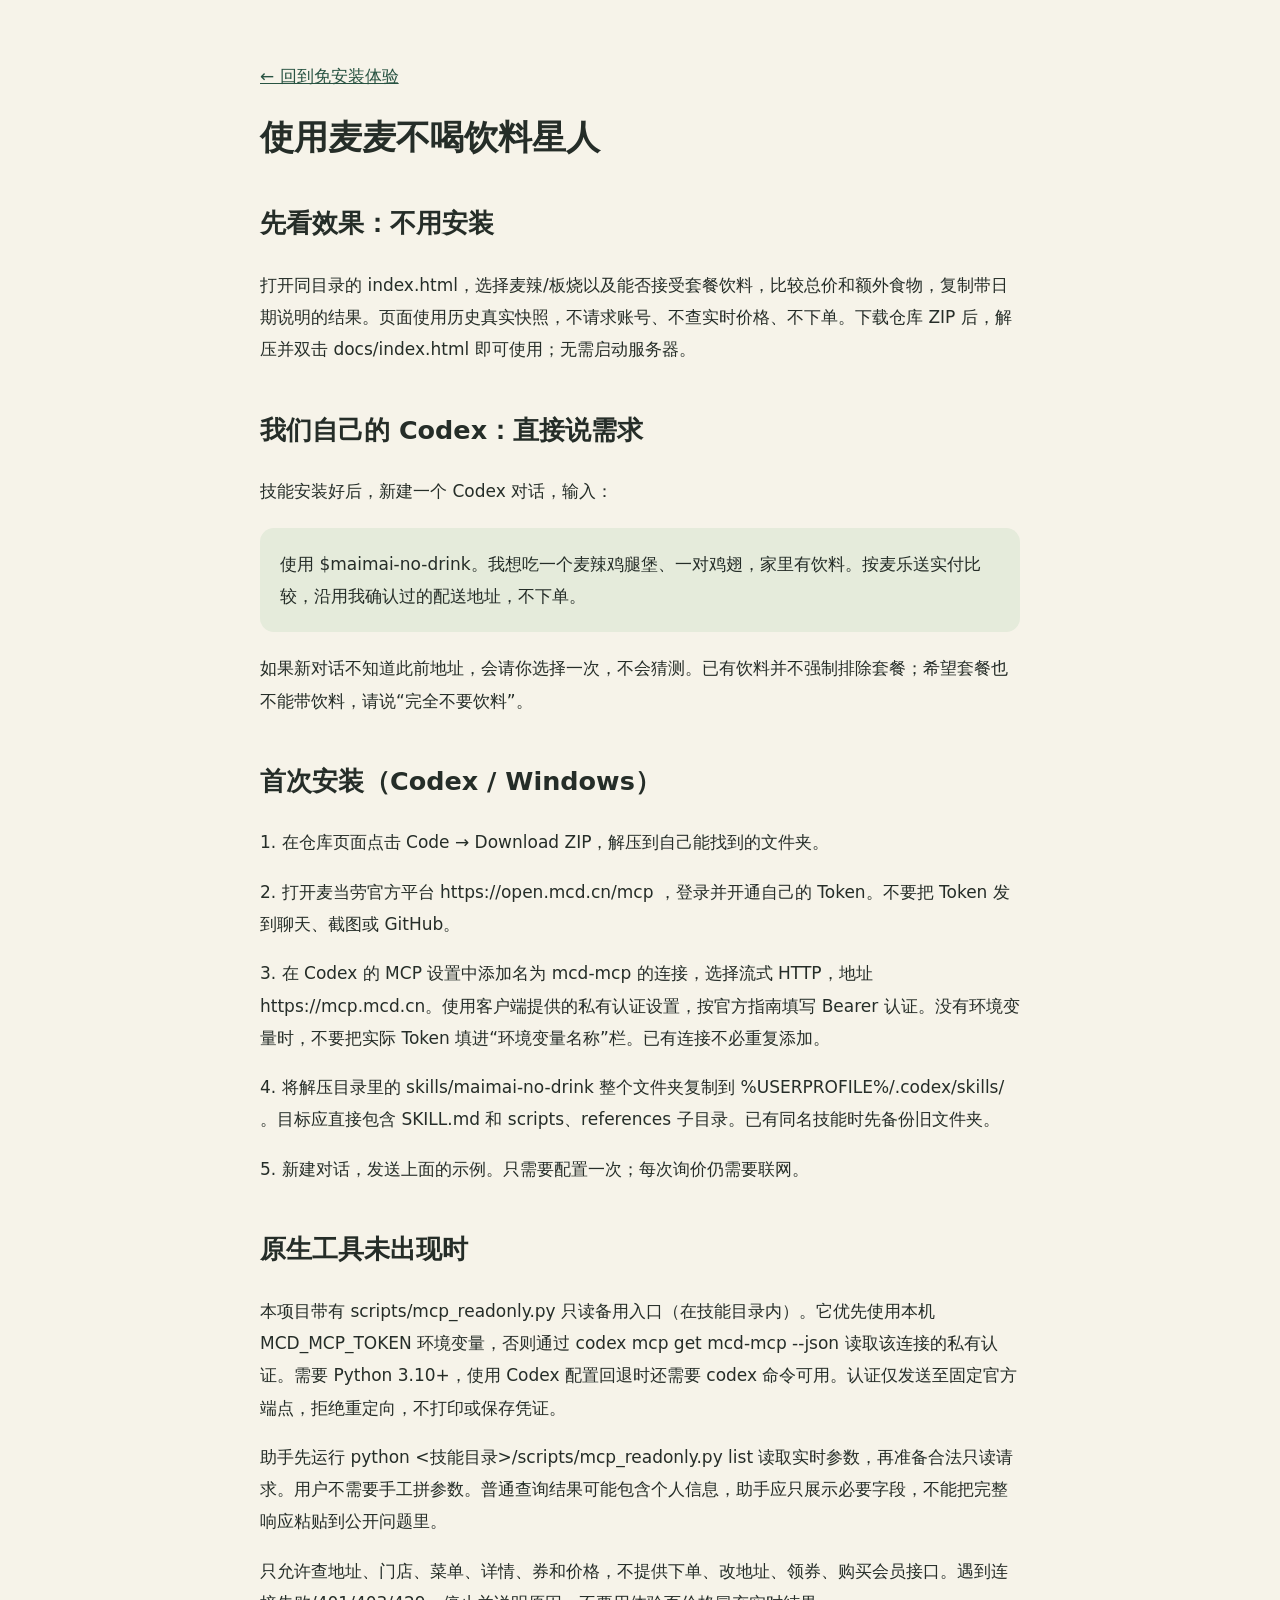
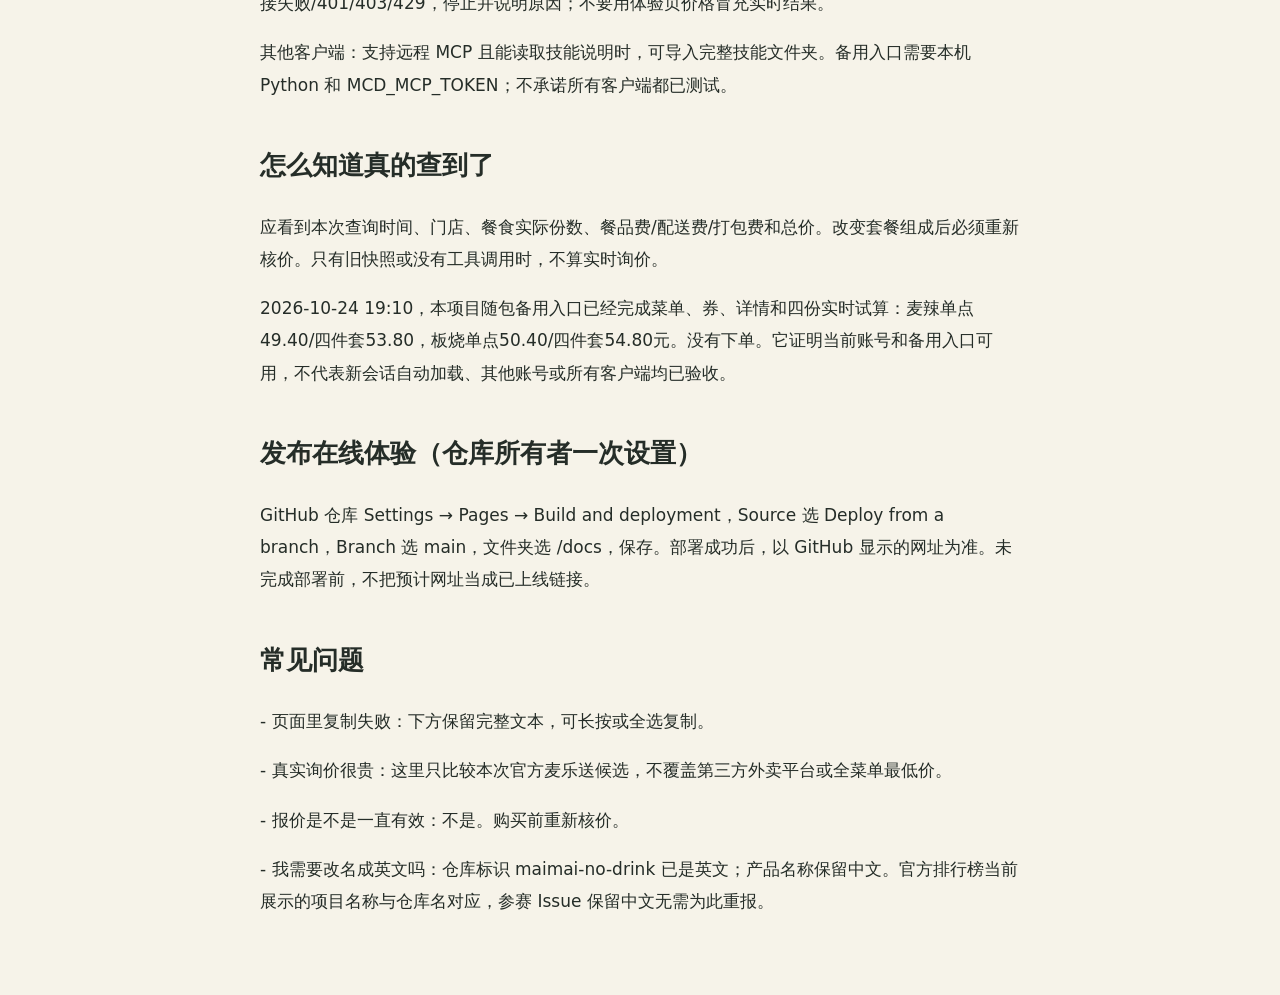
==== docs/guide.html @ ef92bbf6 "Add v0.3 historical interactive demo, guide and verified read-only MCP fallback" ====
<!doctype html><html lang="zh-CN"><meta charset="utf-8"><meta name="viewport" content="width=device-width,initial-scale=1"><title>使用教程 · 麦麦不喝饮料星人</title><style>body{max-width:760px;margin:36px auto;padding:24px;background:#f6f3e9;color:#252d28;font:17px/1.9 system-ui}h1{line-height:1.3}h2{margin-top:40px}blockquote{margin:20px 0;background:#e5ebdb;padding:20px;border-radius:14px}a{color:#285342}p{overflow-wrap:anywhere}</style><a href="index.html">← 回到免安装体验</a><h1>使用麦麦不喝饮料星人</h1><h2>先看效果：不用安装</h2><p>打开同目录的 index.html，选择麦辣/板烧以及能否接受套餐饮料，比较总价和额外食物，复制带日期说明的结果。页面使用历史真实快照，不请求账号、不查实时价格、不下单。下载仓库 ZIP 后，解压并双击 docs/index.html 即可使用；无需启动服务器。</p><h2>我们自己的 Codex：直接说需求</h2><p>技能安装好后，新建一个 Codex 对话，输入：</p><blockquote>使用 $maimai-no-drink。我想吃一个麦辣鸡腿堡、一对鸡翅，家里有饮料。按麦乐送实付比较，沿用我确认过的配送地址，不下单。</blockquote><p>如果新对话不知道此前地址，会请你选择一次，不会猜测。已有饮料并不强制排除套餐；希望套餐也不能带饮料，请说“完全不要饮料”。</p><h2>首次安装（Codex / Windows）</h2><p>1. 在仓库页面点击 Code → Download ZIP，解压到自己能找到的文件夹。</p><p>2. 打开麦当劳官方平台 https://open.mcd.cn/mcp ，登录并开通自己的 Token。不要把 Token 发到聊天、截图或 GitHub。</p><p>3. 在 Codex 的 MCP 设置中添加名为 mcd-mcp 的连接，选择流式 HTTP，地址 https://mcp.mcd.cn。使用客户端提供的私有认证设置，按官方指南填写 Bearer 认证。没有环境变量时，不要把实际 Token 填进“环境变量名称”栏。已有连接不必重复添加。</p><p>4. 将解压目录里的 skills/maimai-no-drink 整个文件夹复制到 %USERPROFILE%/.codex/skills/ 。目标应直接包含 SKILL.md 和 scripts、references 子目录。已有同名技能时先备份旧文件夹。</p><p>5. 新建对话，发送上面的示例。只需要配置一次；每次询价仍需要联网。</p><h2>原生工具未出现时</h2><p>本项目带有 scripts/mcp_readonly.py 只读备用入口（在技能目录内）。它优先使用本机 MCD_MCP_TOKEN 环境变量，否则通过 codex mcp get mcd-mcp --json 读取该连接的私有认证。需要 Python 3.10+，使用 Codex 配置回退时还需要 codex 命令可用。认证仅发送至固定官方端点，拒绝重定向，不打印或保存凭证。</p><p>助手先运行 python &lt;技能目录&gt;/scripts/mcp_readonly.py list 读取实时参数，再准备合法只读请求。用户不需要手工拼参数。普通查询结果可能包含个人信息，助手应只展示必要字段，不能把完整响应粘贴到公开问题里。</p><p>只允许查地址、门店、菜单、详情、券和价格，不提供下单、改地址、领券、购买会员接口。遇到连接失败/401/403/429，停止并说明原因；不要用体验页价格冒充实时结果。</p><p>其他客户端：支持远程 MCP 且能读取技能说明时，可导入完整技能文件夹。备用入口需要本机 Python 和 MCD_MCP_TOKEN；不承诺所有客户端都已测试。</p><h2>怎么知道真的查到了</h2><p>应看到本次查询时间、门店、餐食实际份数、餐品费/配送费/打包费和总价。改变套餐组成后必须重新核价。只有旧快照或没有工具调用时，不算实时询价。</p><p>2026-10-24 19:10，本项目随包备用入口已经完成菜单、券、详情和四份实时试算：麦辣单点49.40/四件套53.80，板烧单点50.40/四件套54.80元。没有下单。它证明当前账号和备用入口可用，不代表新会话自动加载、其他账号或所有客户端均已验收。</p><h2>发布在线体验（仓库所有者一次设置）</h2><p>GitHub 仓库 Settings → Pages → Build and deployment，Source 选 Deploy from a branch，Branch 选 main，文件夹选 /docs，保存。部署成功后，以 GitHub 显示的网址为准。未完成部署前，不把预计网址当成已上线链接。</p><h2>常见问题</h2><p>- 页面里复制失败：下方保留完整文本，可长按或全选复制。</p><p>- 真实询价很贵：这里只比较本次官方麦乐送候选，不覆盖第三方外卖平台或全菜单最低价。</p><p>- 报价是不是一直有效：不是。购买前重新核价。</p><p>- 我需要改名成英文吗：仓库标识 maimai-no-drink 已是英文；产品名称保留中文。官方排行榜当前展示的项目名称与仓库名对应，参赛 Issue 保留中文无需为此重报。</p></html>
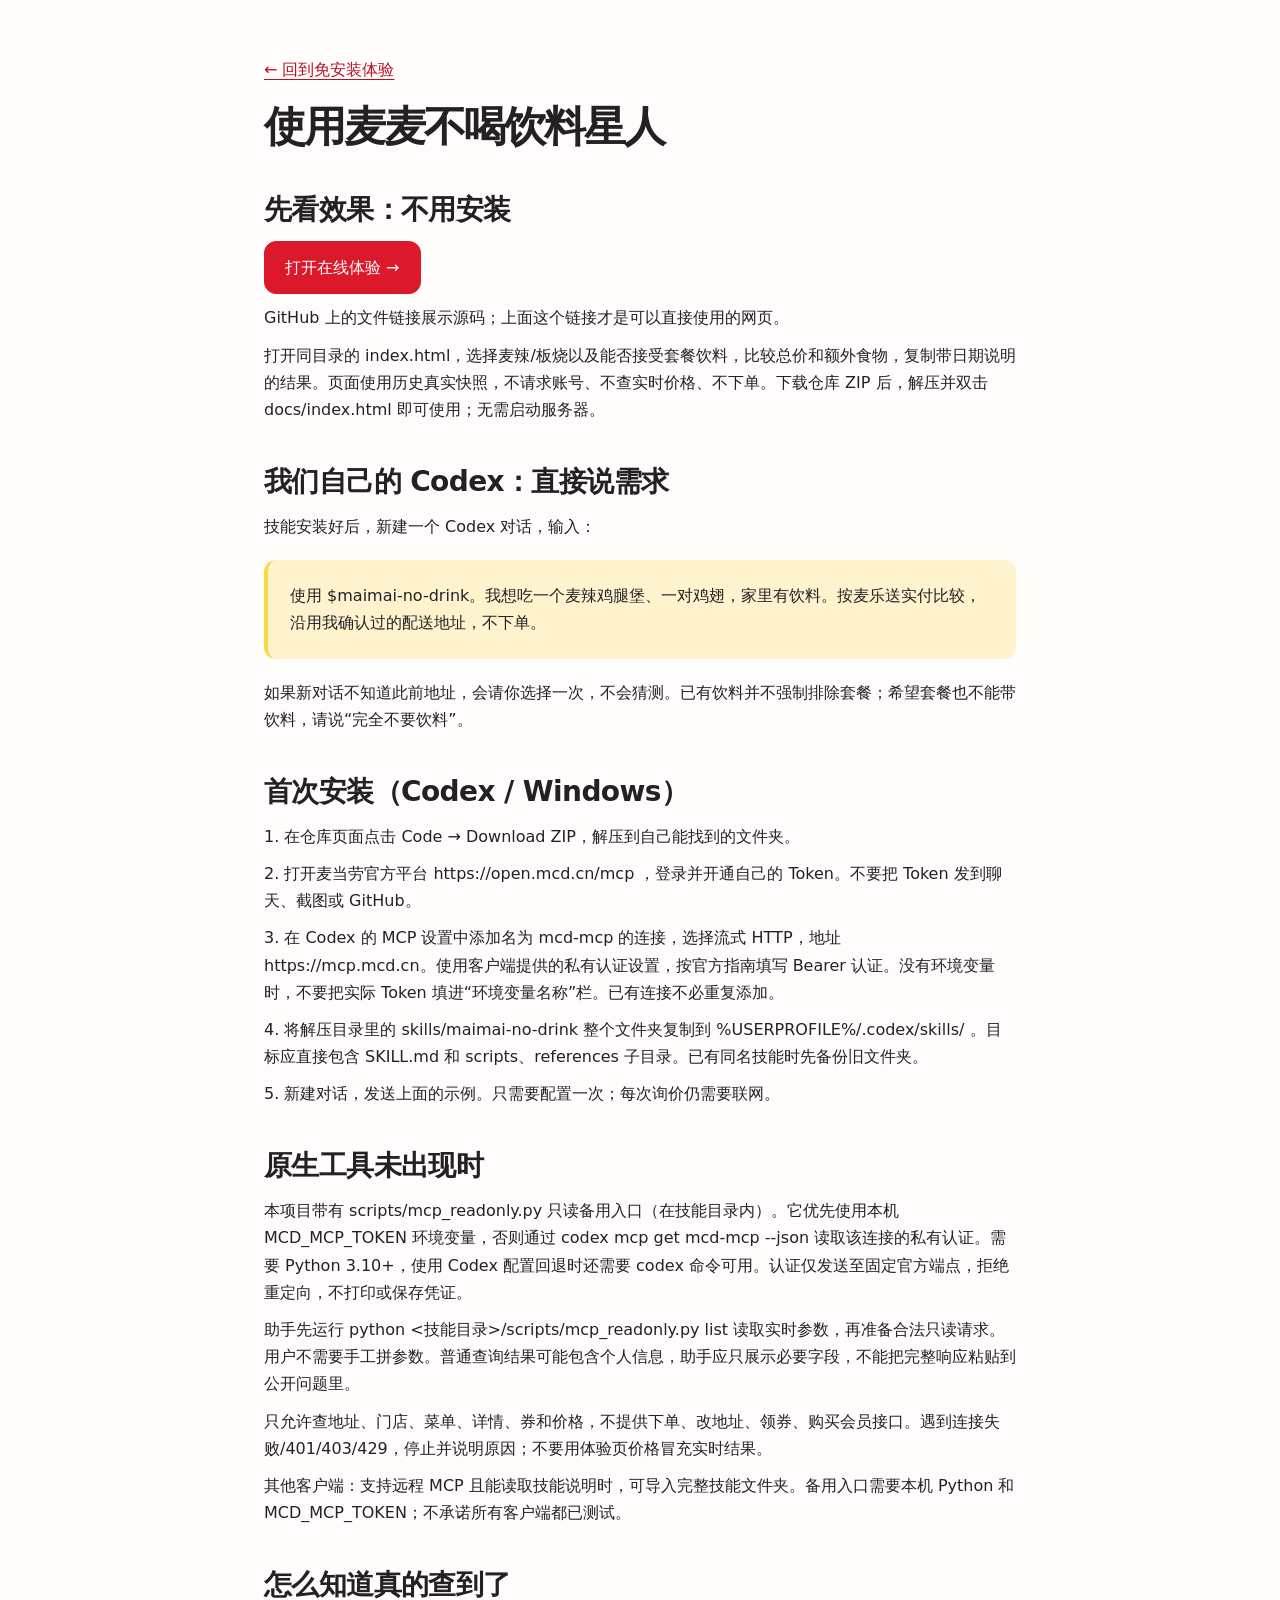
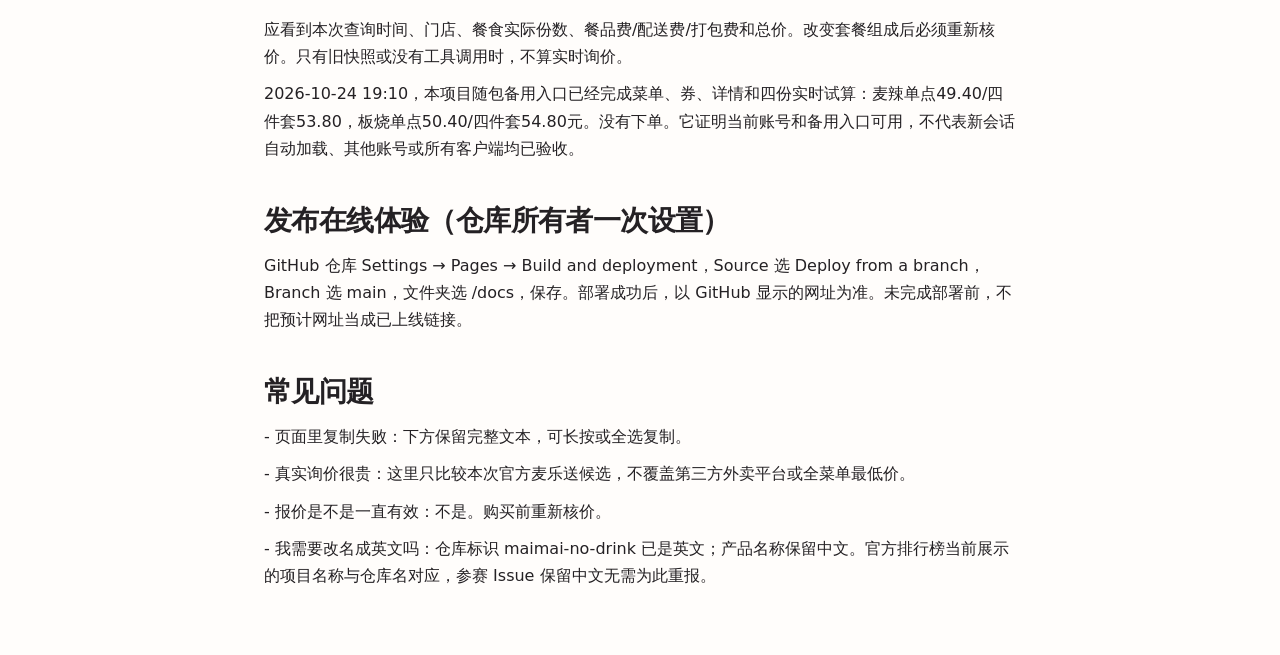
==== commit d6535e0f: "Refresh demo with approved red-yellow food illustration and clarify online experience links" ====
--- a/docs/guide.html
+++ b/docs/guide.html
@@ -1 +1 @@
-<!doctype html><html lang="zh-CN"><meta charset="utf-8"><meta name="viewport" content="width=device-width,initial-scale=1"><title>使用教程 · 麦麦不喝饮料星人</title><style>body{max-width:760px;margin:36px auto;padding:24px;background:#f6f3e9;color:#252d28;font:17px/1.9 system-ui}h1{line-height:1.3}h2{margin-top:40px}blockquote{margin:20px 0;background:#e5ebdb;padding:20px;border-radius:14px}a{color:#285342}p{overflow-wrap:anywhere}</style><a href="index.html">← 回到免安装体验</a><h1>使用麦麦不喝饮料星人</h1><h2>先看效果：不用安装</h2><p>打开同目录的 index.html，选择麦辣/板烧以及能否接受套餐饮料，比较总价和额外食物，复制带日期说明的结果。页面使用历史真实快照，不请求账号、不查实时价格、不下单。下载仓库 ZIP 后，解压并双击 docs/index.html 即可使用；无需启动服务器。</p><h2>我们自己的 Codex：直接说需求</h2><p>技能安装好后，新建一个 Codex 对话，输入：</p><blockquote>使用 $maimai-no-drink。我想吃一个麦辣鸡腿堡、一对鸡翅，家里有饮料。按麦乐送实付比较，沿用我确认过的配送地址，不下单。</blockquote><p>如果新对话不知道此前地址，会请你选择一次，不会猜测。已有饮料并不强制排除套餐；希望套餐也不能带饮料，请说“完全不要饮料”。</p><h2>首次安装（Codex / Windows）</h2><p>1. 在仓库页面点击 Code → Download ZIP，解压到自己能找到的文件夹。</p><p>2. 打开麦当劳官方平台 https://open.mcd.cn/mcp ，登录并开通自己的 Token。不要把 Token 发到聊天、截图或 GitHub。</p><p>3. 在 Codex 的 MCP 设置中添加名为 mcd-mcp 的连接，选择流式 HTTP，地址 https://mcp.mcd.cn。使用客户端提供的私有认证设置，按官方指南填写 Bearer 认证。没有环境变量时，不要把实际 Token 填进“环境变量名称”栏。已有连接不必重复添加。</p><p>4. 将解压目录里的 skills/maimai-no-drink 整个文件夹复制到 %USERPROFILE%/.codex/skills/ 。目标应直接包含 SKILL.md 和 scripts、references 子目录。已有同名技能时先备份旧文件夹。</p><p>5. 新建对话，发送上面的示例。只需要配置一次；每次询价仍需要联网。</p><h2>原生工具未出现时</h2><p>本项目带有 scripts/mcp_readonly.py 只读备用入口（在技能目录内）。它优先使用本机 MCD_MCP_TOKEN 环境变量，否则通过 codex mcp get mcd-mcp --json 读取该连接的私有认证。需要 Python 3.10+，使用 Codex 配置回退时还需要 codex 命令可用。认证仅发送至固定官方端点，拒绝重定向，不打印或保存凭证。</p><p>助手先运行 python &lt;技能目录&gt;/scripts/mcp_readonly.py list 读取实时参数，再准备合法只读请求。用户不需要手工拼参数。普通查询结果可能包含个人信息，助手应只展示必要字段，不能把完整响应粘贴到公开问题里。</p><p>只允许查地址、门店、菜单、详情、券和价格，不提供下单、改地址、领券、购买会员接口。遇到连接失败/401/403/429，停止并说明原因；不要用体验页价格冒充实时结果。</p><p>其他客户端：支持远程 MCP 且能读取技能说明时，可导入完整技能文件夹。备用入口需要本机 Python 和 MCD_MCP_TOKEN；不承诺所有客户端都已测试。</p><h2>怎么知道真的查到了</h2><p>应看到本次查询时间、门店、餐食实际份数、餐品费/配送费/打包费和总价。改变套餐组成后必须重新核价。只有旧快照或没有工具调用时，不算实时询价。</p><p>2026-10-24 19:10，本项目随包备用入口已经完成菜单、券、详情和四份实时试算：麦辣单点49.40/四件套53.80，板烧单点50.40/四件套54.80元。没有下单。它证明当前账号和备用入口可用，不代表新会话自动加载、其他账号或所有客户端均已验收。</p><h2>发布在线体验（仓库所有者一次设置）</h2><p>GitHub 仓库 Settings → Pages → Build and deployment，Source 选 Deploy from a branch，Branch 选 main，文件夹选 /docs，保存。部署成功后，以 GitHub 显示的网址为准。未完成部署前，不把预计网址当成已上线链接。</p><h2>常见问题</h2><p>- 页面里复制失败：下方保留完整文本，可长按或全选复制。</p><p>- 真实询价很贵：这里只比较本次官方麦乐送候选，不覆盖第三方外卖平台或全菜单最低价。</p><p>- 报价是不是一直有效：不是。购买前重新核价。</p><p>- 我需要改名成英文吗：仓库标识 maimai-no-drink 已是英文；产品名称保留中文。官方排行榜当前展示的项目名称与仓库名对应，参赛 Issue 保留中文无需为此重报。</p></html>+<!doctype html><html lang="zh-CN"><meta charset="utf-8"><meta name="viewport" content="width=device-width,initial-scale=1"><title>使用教程 · 麦麦不喝饮料星人</title><link rel="stylesheet" href="theme.css"><body class="guide"><a href="index.html">← 回到免安装体验</a><h1>使用麦麦不喝饮料星人</h1><h2>先看效果：不用安装</h2><p><a class="linkbutton primary" href="https://lomcho.github.io/maimai-no-drink/">打开在线体验 →</a></p><p>GitHub 上的文件链接展示源码；上面这个链接才是可以直接使用的网页。</p><p>打开同目录的 index.html，选择麦辣/板烧以及能否接受套餐饮料，比较总价和额外食物，复制带日期说明的结果。页面使用历史真实快照，不请求账号、不查实时价格、不下单。下载仓库 ZIP 后，解压并双击 docs/index.html 即可使用；无需启动服务器。</p><h2>我们自己的 Codex：直接说需求</h2><p>技能安装好后，新建一个 Codex 对话，输入：</p><blockquote>使用 $maimai-no-drink。我想吃一个麦辣鸡腿堡、一对鸡翅，家里有饮料。按麦乐送实付比较，沿用我确认过的配送地址，不下单。</blockquote><p>如果新对话不知道此前地址，会请你选择一次，不会猜测。已有饮料并不强制排除套餐；希望套餐也不能带饮料，请说“完全不要饮料”。</p><h2>首次安装（Codex / Windows）</h2><p>1. 在仓库页面点击 Code → Download ZIP，解压到自己能找到的文件夹。</p><p>2. 打开麦当劳官方平台 https://open.mcd.cn/mcp ，登录并开通自己的 Token。不要把 Token 发到聊天、截图或 GitHub。</p><p>3. 在 Codex 的 MCP 设置中添加名为 mcd-mcp 的连接，选择流式 HTTP，地址 https://mcp.mcd.cn。使用客户端提供的私有认证设置，按官方指南填写 Bearer 认证。没有环境变量时，不要把实际 Token 填进“环境变量名称”栏。已有连接不必重复添加。</p><p>4. 将解压目录里的 skills/maimai-no-drink 整个文件夹复制到 %USERPROFILE%/.codex/skills/ 。目标应直接包含 SKILL.md 和 scripts、references 子目录。已有同名技能时先备份旧文件夹。</p><p>5. 新建对话，发送上面的示例。只需要配置一次；每次询价仍需要联网。</p><h2>原生工具未出现时</h2><p>本项目带有 scripts/mcp_readonly.py 只读备用入口（在技能目录内）。它优先使用本机 MCD_MCP_TOKEN 环境变量，否则通过 codex mcp get mcd-mcp --json 读取该连接的私有认证。需要 Python 3.10+，使用 Codex 配置回退时还需要 codex 命令可用。认证仅发送至固定官方端点，拒绝重定向，不打印或保存凭证。</p><p>助手先运行 python &lt;技能目录&gt;/scripts/mcp_readonly.py list 读取实时参数，再准备合法只读请求。用户不需要手工拼参数。普通查询结果可能包含个人信息，助手应只展示必要字段，不能把完整响应粘贴到公开问题里。</p><p>只允许查地址、门店、菜单、详情、券和价格，不提供下单、改地址、领券、购买会员接口。遇到连接失败/401/403/429，停止并说明原因；不要用体验页价格冒充实时结果。</p><p>其他客户端：支持远程 MCP 且能读取技能说明时，可导入完整技能文件夹。备用入口需要本机 Python 和 MCD_MCP_TOKEN；不承诺所有客户端都已测试。</p><h2>怎么知道真的查到了</h2><p>应看到本次查询时间、门店、餐食实际份数、餐品费/配送费/打包费和总价。改变套餐组成后必须重新核价。只有旧快照或没有工具调用时，不算实时询价。</p><p>2026-10-24 19:10，本项目随包备用入口已经完成菜单、券、详情和四份实时试算：麦辣单点49.40/四件套53.80，板烧单点50.40/四件套54.80元。没有下单。它证明当前账号和备用入口可用，不代表新会话自动加载、其他账号或所有客户端均已验收。</p><h2>发布在线体验（仓库所有者一次设置）</h2><p>GitHub 仓库 Settings → Pages → Build and deployment，Source 选 Deploy from a branch，Branch 选 main，文件夹选 /docs，保存。部署成功后，以 GitHub 显示的网址为准。未完成部署前，不把预计网址当成已上线链接。</p><h2>常见问题</h2><p>- 页面里复制失败：下方保留完整文本，可长按或全选复制。</p><p>- 真实询价很贵：这里只比较本次官方麦乐送候选，不覆盖第三方外卖平台或全菜单最低价。</p><p>- 报价是不是一直有效：不是。购买前重新核价。</p><p>- 我需要改名成英文吗：仓库标识 maimai-no-drink 已是英文；产品名称保留中文。官方排行榜当前展示的项目名称与仓库名对应，参赛 Issue 保留中文无需为此重报。</p></body></html>
--- a/docs/theme.css
+++ b/docs/theme.css
@@ -0,0 +1 @@
+:root{color-scheme:light;--ink:#242124;--red:#dc182b;--yellow:#ffd648;--paper:#fffdfb;--muted:#69636a}*{box-sizing:border-box}html{scroll-behavior:smooth}body{margin:0;background:var(--paper);color:var(--ink);font:16px/1.7 system-ui,-apple-system,"Microsoft YaHei",sans-serif}main{max-width:1180px;margin:auto;padding:26px 32px}a{color:#b71024;text-underline-offset:4px}nav{display:flex;justify-content:space-between;align-items:center;gap:18px;padding-bottom:22px;border-bottom:1px solid #eee5e1}nav b{font-size:19px;letter-spacing:-.6px}.brand-icon{display:inline-grid;place-items:center;width:38px;height:38px;margin-right:9px;background:var(--red);color:white;border-radius:12px;transform:rotate(-7deg)}nav a{font-size:14px;color:var(--ink)}.hero{display:grid;grid-template-columns:.95fr 1.05fr;align-items:center;gap:12px;padding:54px 0 40px}.eyebrow{font-size:12px;letter-spacing:2px;font-weight:800;color:var(--red)}h1{font-size:clamp(38px,4.6vw,64px);line-height:1.15;letter-spacing:-2px;margin:20px 0}h1 em{font-style:normal;color:var(--red)}.hero p{font-size:17px;color:var(--muted);max-width:430px}.hero-art{margin:0;position:relative}.hero-art img{display:block;width:100%;height:auto;border-radius:24px}.home-badge{position:absolute;right:8%;top:2%;background:var(--yellow);padding:7px 15px;border-radius:12px;transform:rotate(7deg);font-weight:800;font-size:14px}.hero-art figcaption{font-size:11px;color:var(--muted);text-align:right;margin-top:8px}.tag{display:inline-block;background:#fff0f0;border-radius:99px;padding:5px 12px;font-size:12px;color:#a92231}h2{font-size:28px;line-height:1.35;margin:0 0 12px;letter-spacing:-.6px}h3{font-size:23px;margin:12px 0 2px}p{margin:10px 0}small,.muted{color:var(--muted)}.notice{border-radius:14px;background:#fff6db;padding:16px 20px;font-size:14px;border:1px solid #f7e5a8}.notice b{color:#7c4116}.controls{background:white;border:1px solid #ebdfda;border-radius:22px;padding:28px;margin:28px 0 36px;scroll-margin-top:20px}.step{font-size:12px;color:var(--red);letter-spacing:2px;font-weight:800;margin-bottom:16px}fieldset{border:0;padding:0;margin:0 0 22px}fieldset:last-child{margin-bottom:0}legend{font-weight:750;margin-bottom:12px}.choices{display:flex;flex-wrap:wrap;gap:10px}button,.linkbutton{display:inline-flex;align-items:center;justify-content:center;font:inherit;text-decoration:none;border:1px solid #cfc2bd;background:white;color:var(--ink);padding:12px 20px;border-radius:12px;cursor:pointer;transition:background .15s,transform .15s}button:hover,.linkbutton:hover{background:#fff2eb}button[aria-pressed=true],.primary{background:var(--red);color:white;border-color:var(--red)}button[aria-pressed=true]:hover,.primary:hover{background:#bc1224}button:focus-visible,a:focus-visible,summary:focus-visible{outline:3px solid #b16400;outline-offset:4px}.hero-actions{display:flex;flex-wrap:wrap;gap:12px;margin-top:26px}.hero-actions a{border-radius:99px;padding:13px 26px;font-weight:750}.result-head{display:flex;justify-content:space-between;align-items:center;gap:16px;margin-bottom:20px}.cards{display:grid;grid-template-columns:1fr 1fr;gap:20px}.card{background:#fff2f0;border:1px solid #f3dfda;border-radius:22px;padding:28px}.best{background:#fffaf0;border:2px solid #edc74b}.price{font-size:52px;font-weight:850;line-height:1.4;color:var(--red);letter-spacing:-2px}.bill{display:flex;flex-wrap:wrap;gap:5px;font-size:13px;color:var(--muted);border-top:1px dashed #dbcac3;padding-top:16px}.extra{background:#fff;padding:12px 15px;border-radius:12px;margin-top:18px;font-size:14px}.best .extra{background:#ffe383}.card p{margin:12px 0 20px}.actions{display:flex;flex-wrap:wrap;gap:12px;margin:26px 0 14px}#explanation{font-size:14px;color:var(--muted);padding:10px 0}textarea{width:100%;min-height:165px;padding:18px;border:1px solid #d9ceca;border-radius:14px;font:14px/1.8 system-ui;background:white;color:var(--ink);resize:vertical}details{margin-top:28px;padding:20px;background:#f8f4f1;border-radius:14px}summary{cursor:pointer;font-weight:700}footer{margin:42px 0 10px;padding-top:24px;border-top:1px solid #eee5e1;font-size:12px;color:var(--muted)}.guide{max-width:800px;margin:32px auto;padding:24px}.guide h1{font-size:42px}.guide h2{margin-top:40px}.guide p{overflow-wrap:anywhere}.guide blockquote{margin:20px 0;background:#fff3ce;padding:22px;border-left:4px solid var(--yellow);border-radius:12px}.guide .guide-banner{width:100%;max-height:270px;object-fit:cover;border-radius:20px;margin:22px 0}@media(max-width:760px){main{padding:20px}.hero{grid-template-columns:1fr;padding:32px 0 26px;gap:24px}h1{font-size:46px}.hero p{font-size:16px}.hero-art{max-width:570px}.hero-art img{border-radius:18px}.hero-actions{margin-top:20px}.result-head{display:block}.result-head .tag{margin-top:6px}.cards{grid-template-columns:1fr}.controls,.card{padding:22px}.price{font-size:46px}nav b{font-size:15px}nav a{font-size:12px;white-space:nowrap}.brand-icon{width:30px;height:30px;margin-right:5px}.guide{margin:10px auto;padding:22px}.guide h1{font-size:34px}}@media(prefers-reduced-motion:reduce){html{scroll-behavior:auto}button,.linkbutton{transition:none}}
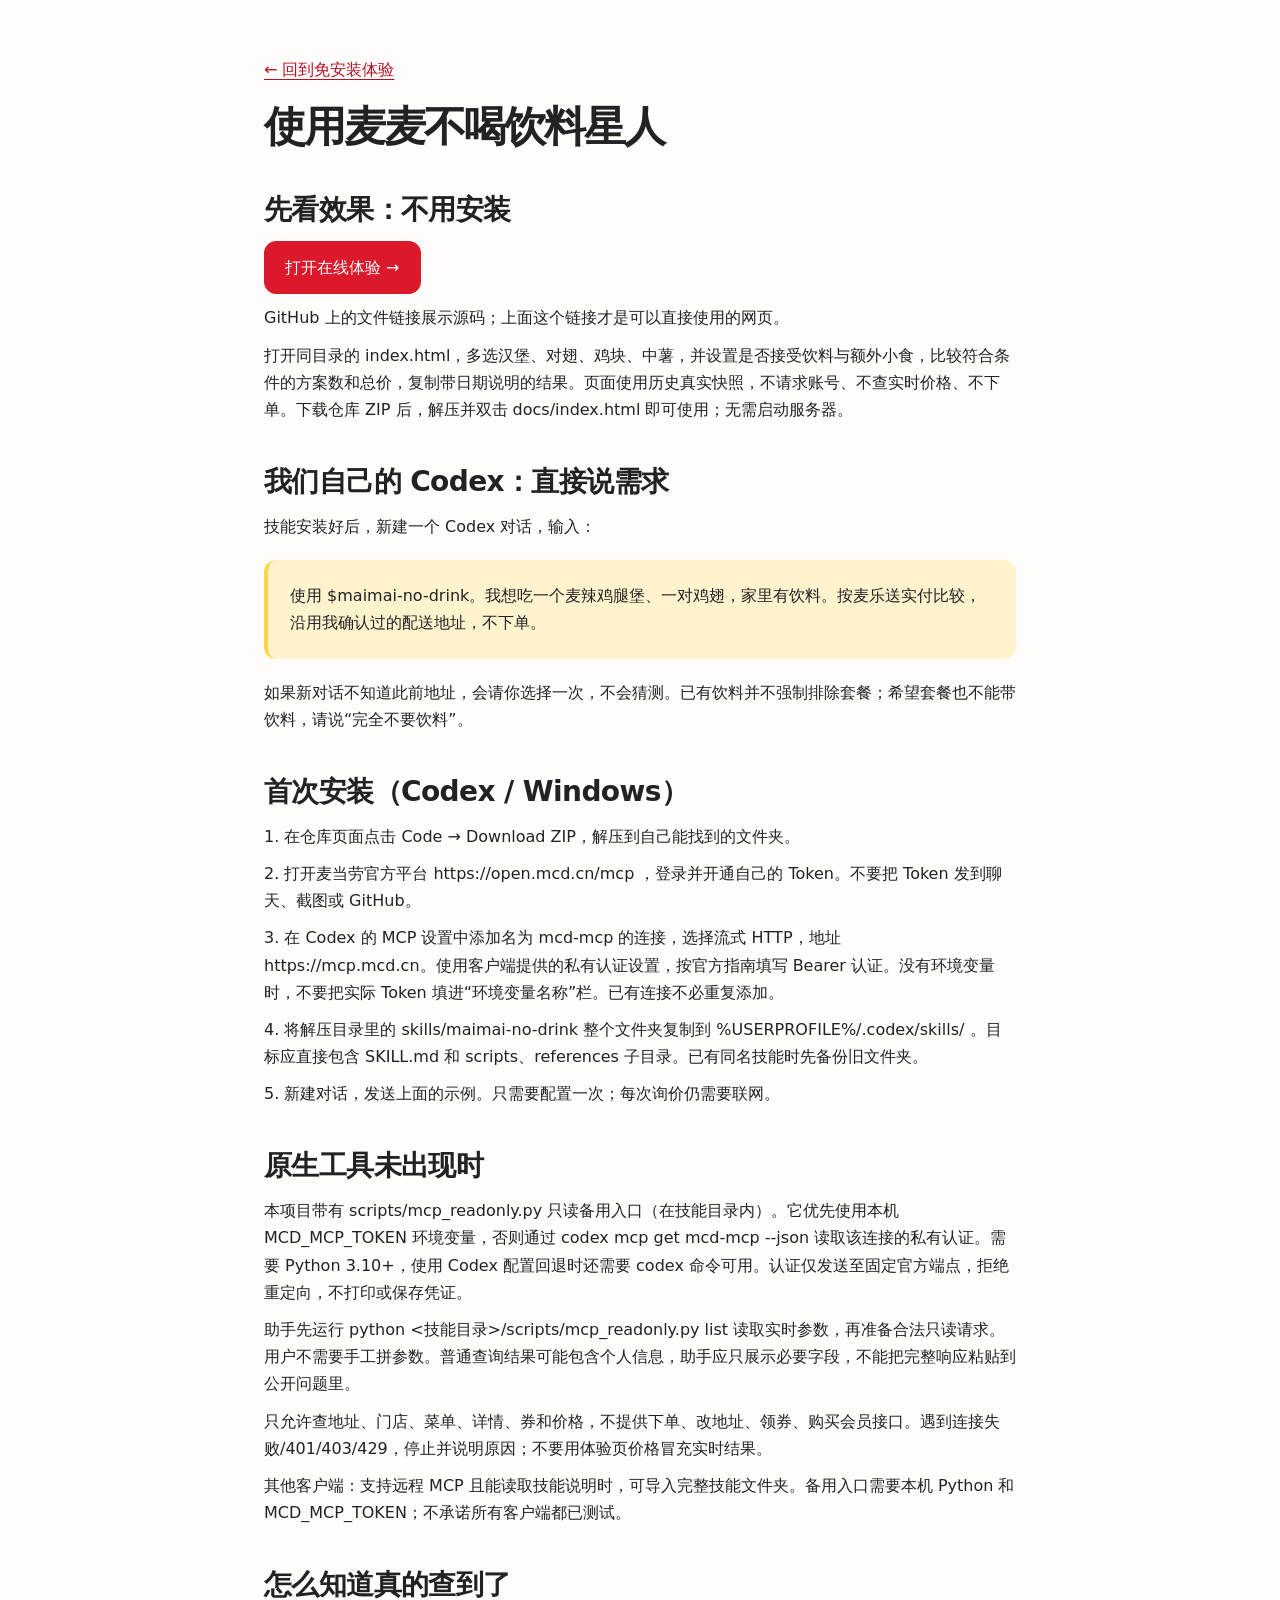
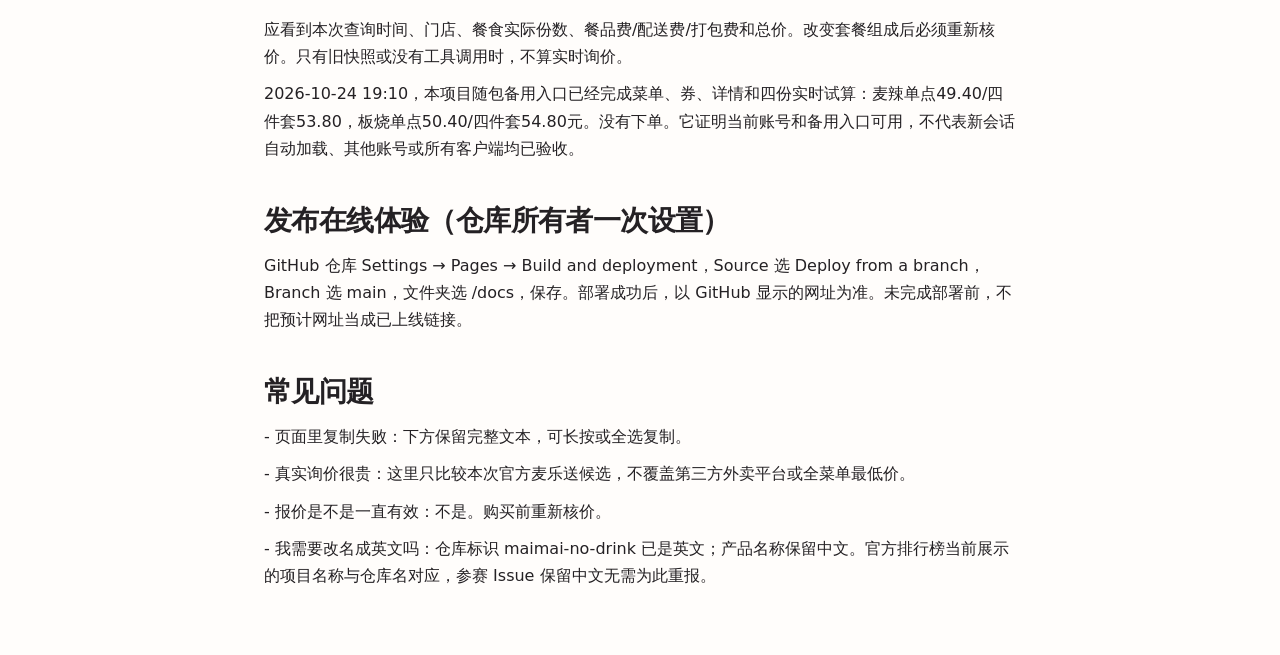
==== commit cc34ee72: "Add multi-select meal demo with 23 verified targets, drink and extra-food filters" ====
--- a/docs/guide.html
+++ b/docs/guide.html
@@ -1 +1 @@
-<!doctype html><html lang="zh-CN"><meta charset="utf-8"><meta name="viewport" content="width=device-width,initial-scale=1"><title>使用教程 · 麦麦不喝饮料星人</title><link rel="stylesheet" href="theme.css"><body class="guide"><a href="index.html">← 回到免安装体验</a><h1>使用麦麦不喝饮料星人</h1><h2>先看效果：不用安装</h2><p><a class="linkbutton primary" href="https://lomcho.github.io/maimai-no-drink/">打开在线体验 →</a></p><p>GitHub 上的文件链接展示源码；上面这个链接才是可以直接使用的网页。</p><p>打开同目录的 index.html，选择麦辣/板烧以及能否接受套餐饮料，比较总价和额外食物，复制带日期说明的结果。页面使用历史真实快照，不请求账号、不查实时价格、不下单。下载仓库 ZIP 后，解压并双击 docs/index.html 即可使用；无需启动服务器。</p><h2>我们自己的 Codex：直接说需求</h2><p>技能安装好后，新建一个 Codex 对话，输入：</p><blockquote>使用 $maimai-no-drink。我想吃一个麦辣鸡腿堡、一对鸡翅，家里有饮料。按麦乐送实付比较，沿用我确认过的配送地址，不下单。</blockquote><p>如果新对话不知道此前地址，会请你选择一次，不会猜测。已有饮料并不强制排除套餐；希望套餐也不能带饮料，请说“完全不要饮料”。</p><h2>首次安装（Codex / Windows）</h2><p>1. 在仓库页面点击 Code → Download ZIP，解压到自己能找到的文件夹。</p><p>2. 打开麦当劳官方平台 https://open.mcd.cn/mcp ，登录并开通自己的 Token。不要把 Token 发到聊天、截图或 GitHub。</p><p>3. 在 Codex 的 MCP 设置中添加名为 mcd-mcp 的连接，选择流式 HTTP，地址 https://mcp.mcd.cn。使用客户端提供的私有认证设置，按官方指南填写 Bearer 认证。没有环境变量时，不要把实际 Token 填进“环境变量名称”栏。已有连接不必重复添加。</p><p>4. 将解压目录里的 skills/maimai-no-drink 整个文件夹复制到 %USERPROFILE%/.codex/skills/ 。目标应直接包含 SKILL.md 和 scripts、references 子目录。已有同名技能时先备份旧文件夹。</p><p>5. 新建对话，发送上面的示例。只需要配置一次；每次询价仍需要联网。</p><h2>原生工具未出现时</h2><p>本项目带有 scripts/mcp_readonly.py 只读备用入口（在技能目录内）。它优先使用本机 MCD_MCP_TOKEN 环境变量，否则通过 codex mcp get mcd-mcp --json 读取该连接的私有认证。需要 Python 3.10+，使用 Codex 配置回退时还需要 codex 命令可用。认证仅发送至固定官方端点，拒绝重定向，不打印或保存凭证。</p><p>助手先运行 python &lt;技能目录&gt;/scripts/mcp_readonly.py list 读取实时参数，再准备合法只读请求。用户不需要手工拼参数。普通查询结果可能包含个人信息，助手应只展示必要字段，不能把完整响应粘贴到公开问题里。</p><p>只允许查地址、门店、菜单、详情、券和价格，不提供下单、改地址、领券、购买会员接口。遇到连接失败/401/403/429，停止并说明原因；不要用体验页价格冒充实时结果。</p><p>其他客户端：支持远程 MCP 且能读取技能说明时，可导入完整技能文件夹。备用入口需要本机 Python 和 MCD_MCP_TOKEN；不承诺所有客户端都已测试。</p><h2>怎么知道真的查到了</h2><p>应看到本次查询时间、门店、餐食实际份数、餐品费/配送费/打包费和总价。改变套餐组成后必须重新核价。只有旧快照或没有工具调用时，不算实时询价。</p><p>2026-10-24 19:10，本项目随包备用入口已经完成菜单、券、详情和四份实时试算：麦辣单点49.40/四件套53.80，板烧单点50.40/四件套54.80元。没有下单。它证明当前账号和备用入口可用，不代表新会话自动加载、其他账号或所有客户端均已验收。</p><h2>发布在线体验（仓库所有者一次设置）</h2><p>GitHub 仓库 Settings → Pages → Build and deployment，Source 选 Deploy from a branch，Branch 选 main，文件夹选 /docs，保存。部署成功后，以 GitHub 显示的网址为准。未完成部署前，不把预计网址当成已上线链接。</p><h2>常见问题</h2><p>- 页面里复制失败：下方保留完整文本，可长按或全选复制。</p><p>- 真实询价很贵：这里只比较本次官方麦乐送候选，不覆盖第三方外卖平台或全菜单最低价。</p><p>- 报价是不是一直有效：不是。购买前重新核价。</p><p>- 我需要改名成英文吗：仓库标识 maimai-no-drink 已是英文；产品名称保留中文。官方排行榜当前展示的项目名称与仓库名对应，参赛 Issue 保留中文无需为此重报。</p></body></html>+<!doctype html><html lang="zh-CN"><meta charset="utf-8"><meta name="viewport" content="width=device-width,initial-scale=1"><title>使用教程 · 麦麦不喝饮料星人</title><link rel="stylesheet" href="theme.css"><body class="guide"><a href="index.html">← 回到免安装体验</a><h1>使用麦麦不喝饮料星人</h1><h2>先看效果：不用安装</h2><p><a class="linkbutton primary" href="https://lomcho.github.io/maimai-no-drink/">打开在线体验 →</a></p><p>GitHub 上的文件链接展示源码；上面这个链接才是可以直接使用的网页。</p><p>打开同目录的 index.html，多选汉堡、对翅、鸡块、中薯，并设置是否接受饮料与额外小食，比较符合条件的方案数和总价，复制带日期说明的结果。页面使用历史真实快照，不请求账号、不查实时价格、不下单。下载仓库 ZIP 后，解压并双击 docs/index.html 即可使用；无需启动服务器。</p><h2>我们自己的 Codex：直接说需求</h2><p>技能安装好后，新建一个 Codex 对话，输入：</p><blockquote>使用 $maimai-no-drink。我想吃一个麦辣鸡腿堡、一对鸡翅，家里有饮料。按麦乐送实付比较，沿用我确认过的配送地址，不下单。</blockquote><p>如果新对话不知道此前地址，会请你选择一次，不会猜测。已有饮料并不强制排除套餐；希望套餐也不能带饮料，请说“完全不要饮料”。</p><h2>首次安装（Codex / Windows）</h2><p>1. 在仓库页面点击 Code → Download ZIP，解压到自己能找到的文件夹。</p><p>2. 打开麦当劳官方平台 https://open.mcd.cn/mcp ，登录并开通自己的 Token。不要把 Token 发到聊天、截图或 GitHub。</p><p>3. 在 Codex 的 MCP 设置中添加名为 mcd-mcp 的连接，选择流式 HTTP，地址 https://mcp.mcd.cn。使用客户端提供的私有认证设置，按官方指南填写 Bearer 认证。没有环境变量时，不要把实际 Token 填进“环境变量名称”栏。已有连接不必重复添加。</p><p>4. 将解压目录里的 skills/maimai-no-drink 整个文件夹复制到 %USERPROFILE%/.codex/skills/ 。目标应直接包含 SKILL.md 和 scripts、references 子目录。已有同名技能时先备份旧文件夹。</p><p>5. 新建对话，发送上面的示例。只需要配置一次；每次询价仍需要联网。</p><h2>原生工具未出现时</h2><p>本项目带有 scripts/mcp_readonly.py 只读备用入口（在技能目录内）。它优先使用本机 MCD_MCP_TOKEN 环境变量，否则通过 codex mcp get mcd-mcp --json 读取该连接的私有认证。需要 Python 3.10+，使用 Codex 配置回退时还需要 codex 命令可用。认证仅发送至固定官方端点，拒绝重定向，不打印或保存凭证。</p><p>助手先运行 python &lt;技能目录&gt;/scripts/mcp_readonly.py list 读取实时参数，再准备合法只读请求。用户不需要手工拼参数。普通查询结果可能包含个人信息，助手应只展示必要字段，不能把完整响应粘贴到公开问题里。</p><p>只允许查地址、门店、菜单、详情、券和价格，不提供下单、改地址、领券、购买会员接口。遇到连接失败/401/403/429，停止并说明原因；不要用体验页价格冒充实时结果。</p><p>其他客户端：支持远程 MCP 且能读取技能说明时，可导入完整技能文件夹。备用入口需要本机 Python 和 MCD_MCP_TOKEN；不承诺所有客户端都已测试。</p><h2>怎么知道真的查到了</h2><p>应看到本次查询时间、门店、餐食实际份数、餐品费/配送费/打包费和总价。改变套餐组成后必须重新核价。只有旧快照或没有工具调用时，不算实时询价。</p><p>2026-10-24 19:10，本项目随包备用入口已经完成菜单、券、详情和四份实时试算：麦辣单点49.40/四件套53.80，板烧单点50.40/四件套54.80元。没有下单。它证明当前账号和备用入口可用，不代表新会话自动加载、其他账号或所有客户端均已验收。</p><h2>发布在线体验（仓库所有者一次设置）</h2><p>GitHub 仓库 Settings → Pages → Build and deployment，Source 选 Deploy from a branch，Branch 选 main，文件夹选 /docs，保存。部署成功后，以 GitHub 显示的网址为准。未完成部署前，不把预计网址当成已上线链接。</p><h2>常见问题</h2><p>- 页面里复制失败：下方保留完整文本，可长按或全选复制。</p><p>- 真实询价很贵：这里只比较本次官方麦乐送候选，不覆盖第三方外卖平台或全菜单最低价。</p><p>- 报价是不是一直有效：不是。购买前重新核价。</p><p>- 我需要改名成英文吗：仓库标识 maimai-no-drink 已是英文；产品名称保留中文。官方排行榜当前展示的项目名称与仓库名对应，参赛 Issue 保留中文无需为此重报。</p></body></html>
--- a/docs/theme.css
+++ b/docs/theme.css
@@ -1 +1,3 @@
 :root{color-scheme:light;--ink:#242124;--red:#dc182b;--yellow:#ffd648;--paper:#fffdfb;--muted:#69636a}*{box-sizing:border-box}html{scroll-behavior:smooth}body{margin:0;background:var(--paper);color:var(--ink);font:16px/1.7 system-ui,-apple-system,"Microsoft YaHei",sans-serif}main{max-width:1180px;margin:auto;padding:26px 32px}a{color:#b71024;text-underline-offset:4px}nav{display:flex;justify-content:space-between;align-items:center;gap:18px;padding-bottom:22px;border-bottom:1px solid #eee5e1}nav b{font-size:19px;letter-spacing:-.6px}.brand-icon{display:inline-grid;place-items:center;width:38px;height:38px;margin-right:9px;background:var(--red);color:white;border-radius:12px;transform:rotate(-7deg)}nav a{font-size:14px;color:var(--ink)}.hero{display:grid;grid-template-columns:.95fr 1.05fr;align-items:center;gap:12px;padding:54px 0 40px}.eyebrow{font-size:12px;letter-spacing:2px;font-weight:800;color:var(--red)}h1{font-size:clamp(38px,4.6vw,64px);line-height:1.15;letter-spacing:-2px;margin:20px 0}h1 em{font-style:normal;color:var(--red)}.hero p{font-size:17px;color:var(--muted);max-width:430px}.hero-art{margin:0;position:relative}.hero-art img{display:block;width:100%;height:auto;border-radius:24px}.home-badge{position:absolute;right:8%;top:2%;background:var(--yellow);padding:7px 15px;border-radius:12px;transform:rotate(7deg);font-weight:800;font-size:14px}.hero-art figcaption{font-size:11px;color:var(--muted);text-align:right;margin-top:8px}.tag{display:inline-block;background:#fff0f0;border-radius:99px;padding:5px 12px;font-size:12px;color:#a92231}h2{font-size:28px;line-height:1.35;margin:0 0 12px;letter-spacing:-.6px}h3{font-size:23px;margin:12px 0 2px}p{margin:10px 0}small,.muted{color:var(--muted)}.notice{border-radius:14px;background:#fff6db;padding:16px 20px;font-size:14px;border:1px solid #f7e5a8}.notice b{color:#7c4116}.controls{background:white;border:1px solid #ebdfda;border-radius:22px;padding:28px;margin:28px 0 36px;scroll-margin-top:20px}.step{font-size:12px;color:var(--red);letter-spacing:2px;font-weight:800;margin-bottom:16px}fieldset{border:0;padding:0;margin:0 0 22px}fieldset:last-child{margin-bottom:0}legend{font-weight:750;margin-bottom:12px}.choices{display:flex;flex-wrap:wrap;gap:10px}button,.linkbutton{display:inline-flex;align-items:center;justify-content:center;font:inherit;text-decoration:none;border:1px solid #cfc2bd;background:white;color:var(--ink);padding:12px 20px;border-radius:12px;cursor:pointer;transition:background .15s,transform .15s}button:hover,.linkbutton:hover{background:#fff2eb}button[aria-pressed=true],.primary{background:var(--red);color:white;border-color:var(--red)}button[aria-pressed=true]:hover,.primary:hover{background:#bc1224}button:focus-visible,a:focus-visible,summary:focus-visible{outline:3px solid #b16400;outline-offset:4px}.hero-actions{display:flex;flex-wrap:wrap;gap:12px;margin-top:26px}.hero-actions a{border-radius:99px;padding:13px 26px;font-weight:750}.result-head{display:flex;justify-content:space-between;align-items:center;gap:16px;margin-bottom:20px}.cards{display:grid;grid-template-columns:1fr 1fr;gap:20px}.card{background:#fff2f0;border:1px solid #f3dfda;border-radius:22px;padding:28px}.best{background:#fffaf0;border:2px solid #edc74b}.price{font-size:52px;font-weight:850;line-height:1.4;color:var(--red);letter-spacing:-2px}.bill{display:flex;flex-wrap:wrap;gap:5px;font-size:13px;color:var(--muted);border-top:1px dashed #dbcac3;padding-top:16px}.extra{background:#fff;padding:12px 15px;border-radius:12px;margin-top:18px;font-size:14px}.best .extra{background:#ffe383}.card p{margin:12px 0 20px}.actions{display:flex;flex-wrap:wrap;gap:12px;margin:26px 0 14px}#explanation{font-size:14px;color:var(--muted);padding:10px 0}textarea{width:100%;min-height:165px;padding:18px;border:1px solid #d9ceca;border-radius:14px;font:14px/1.8 system-ui;background:white;color:var(--ink);resize:vertical}details{margin-top:28px;padding:20px;background:#f8f4f1;border-radius:14px}summary{cursor:pointer;font-weight:700}footer{margin:42px 0 10px;padding-top:24px;border-top:1px solid #eee5e1;font-size:12px;color:var(--muted)}.guide{max-width:800px;margin:32px auto;padding:24px}.guide h1{font-size:42px}.guide h2{margin-top:40px}.guide p{overflow-wrap:anywhere}.guide blockquote{margin:20px 0;background:#fff3ce;padding:22px;border-left:4px solid var(--yellow);border-radius:12px}.guide .guide-banner{width:100%;max-height:270px;object-fit:cover;border-radius:20px;margin:22px 0}@media(max-width:760px){main{padding:20px}.hero{grid-template-columns:1fr;padding:32px 0 26px;gap:24px}h1{font-size:46px}.hero p{font-size:16px}.hero-art{max-width:570px}.hero-art img{border-radius:18px}.hero-actions{margin-top:20px}.result-head{display:block}.result-head .tag{margin-top:6px}.cards{grid-template-columns:1fr}.controls,.card{padding:22px}.price{font-size:46px}nav b{font-size:15px}nav a{font-size:12px;white-space:nowrap}.brand-icon{width:30px;height:30px;margin-right:5px}.guide{margin:10px auto;padding:22px}.guide h1{font-size:34px}}@media(prefers-reduced-motion:reduce){html{scroll-behavior:auto}button,.linkbutton{transition:none}}
+
+.food-grid{display:grid;grid-template-columns:repeat(4,1fr);gap:12px;margin:20px 0}.food-option{display:flex;align-items:center;gap:12px;border:1px solid #dfd2cc;border-radius:16px;padding:20px;cursor:pointer}.food-option:has(input:checked){border:2px solid var(--red);background:#fff3ed;padding:19px}.food-option small{display:block}.food-option input,.preferences input{width:20px;height:20px;accent-color:var(--red);flex-shrink:0}.burger-label{display:block;margin:20px 0}.burger-label select{font:inherit;max-width:100%;padding:9px 14px;margin-left:8px;border:1px solid #d2c2ba;border-radius:10px;background:white}.preferences{padding-top:20px;margin-top:20px!important;border-top:1px solid #eee}.preferences label{display:flex;align-items:center;gap:10px;margin:12px 0 2px;cursor:pointer}.preferences small{display:block;margin-left:30px}.presets button{font-size:14px;padding:9px 14px}#counts{margin:0 0 20px}button:disabled{opacity:.5;cursor:default}@media(max-width:760px){.food-grid{grid-template-columns:1fr 1fr}.food-option{padding:16px}.food-option:has(input:checked){padding:15px}}
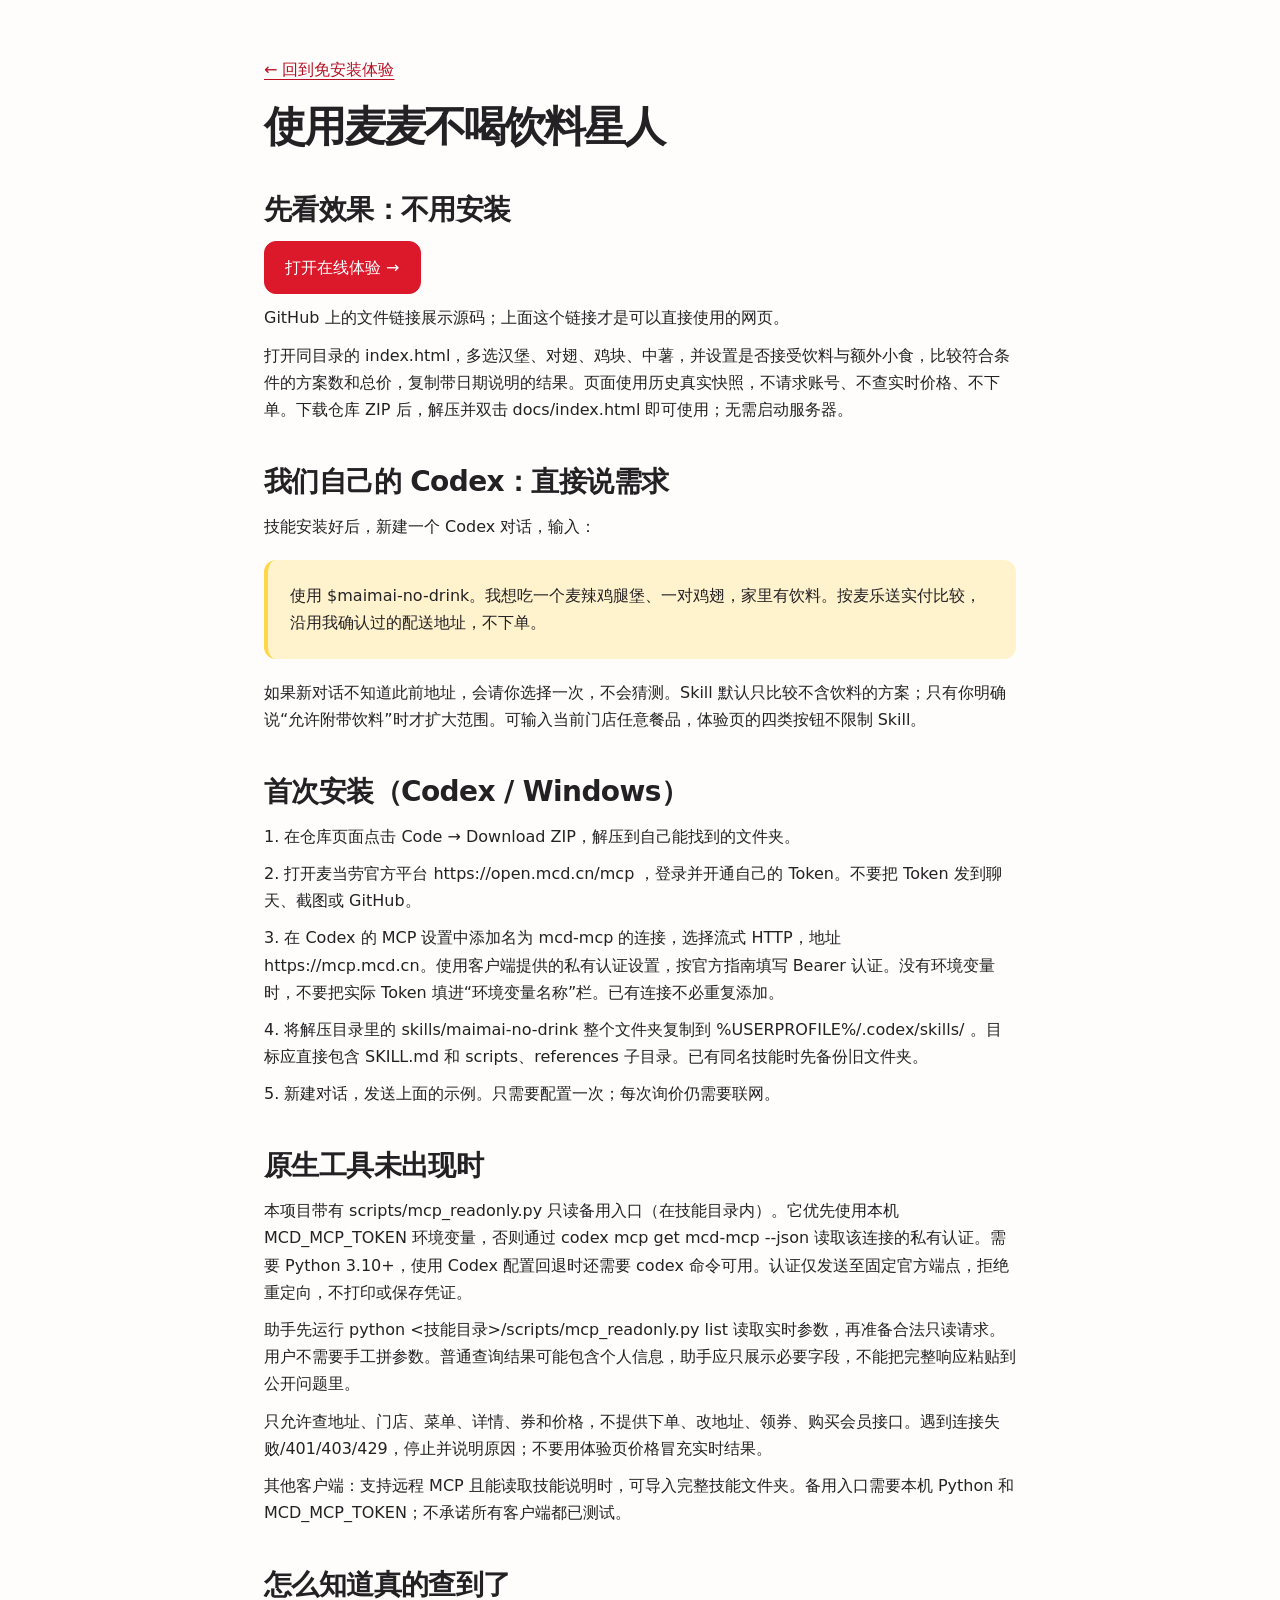
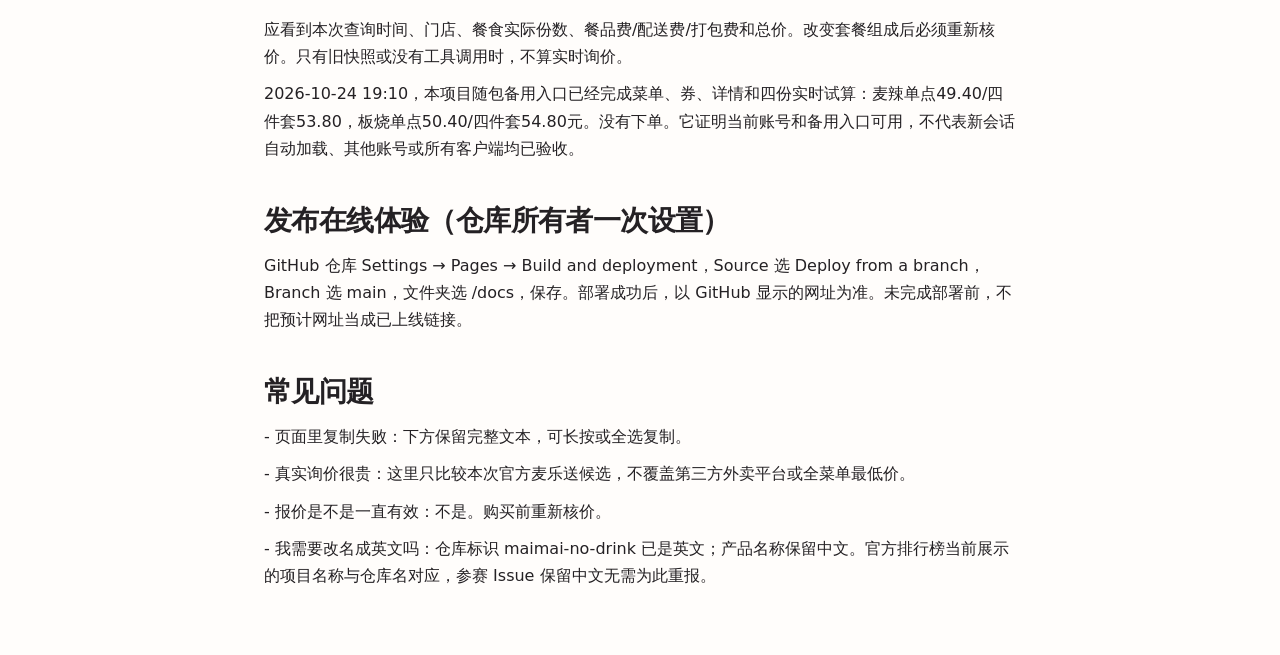
==== commit 1ce3982a: "Refocus skill on full-menu discovery and default drink-free comparisons" ====
--- a/docs/guide.html
+++ b/docs/guide.html
@@ -1 +1 @@
-<!doctype html><html lang="zh-CN"><meta charset="utf-8"><meta name="viewport" content="width=device-width,initial-scale=1"><title>使用教程 · 麦麦不喝饮料星人</title><link rel="stylesheet" href="theme.css"><body class="guide"><a href="index.html">← 回到免安装体验</a><h1>使用麦麦不喝饮料星人</h1><h2>先看效果：不用安装</h2><p><a class="linkbutton primary" href="https://lomcho.github.io/maimai-no-drink/">打开在线体验 →</a></p><p>GitHub 上的文件链接展示源码；上面这个链接才是可以直接使用的网页。</p><p>打开同目录的 index.html，多选汉堡、对翅、鸡块、中薯，并设置是否接受饮料与额外小食，比较符合条件的方案数和总价，复制带日期说明的结果。页面使用历史真实快照，不请求账号、不查实时价格、不下单。下载仓库 ZIP 后，解压并双击 docs/index.html 即可使用；无需启动服务器。</p><h2>我们自己的 Codex：直接说需求</h2><p>技能安装好后，新建一个 Codex 对话，输入：</p><blockquote>使用 $maimai-no-drink。我想吃一个麦辣鸡腿堡、一对鸡翅，家里有饮料。按麦乐送实付比较，沿用我确认过的配送地址，不下单。</blockquote><p>如果新对话不知道此前地址，会请你选择一次，不会猜测。已有饮料并不强制排除套餐；希望套餐也不能带饮料，请说“完全不要饮料”。</p><h2>首次安装（Codex / Windows）</h2><p>1. 在仓库页面点击 Code → Download ZIP，解压到自己能找到的文件夹。</p><p>2. 打开麦当劳官方平台 https://open.mcd.cn/mcp ，登录并开通自己的 Token。不要把 Token 发到聊天、截图或 GitHub。</p><p>3. 在 Codex 的 MCP 设置中添加名为 mcd-mcp 的连接，选择流式 HTTP，地址 https://mcp.mcd.cn。使用客户端提供的私有认证设置，按官方指南填写 Bearer 认证。没有环境变量时，不要把实际 Token 填进“环境变量名称”栏。已有连接不必重复添加。</p><p>4. 将解压目录里的 skills/maimai-no-drink 整个文件夹复制到 %USERPROFILE%/.codex/skills/ 。目标应直接包含 SKILL.md 和 scripts、references 子目录。已有同名技能时先备份旧文件夹。</p><p>5. 新建对话，发送上面的示例。只需要配置一次；每次询价仍需要联网。</p><h2>原生工具未出现时</h2><p>本项目带有 scripts/mcp_readonly.py 只读备用入口（在技能目录内）。它优先使用本机 MCD_MCP_TOKEN 环境变量，否则通过 codex mcp get mcd-mcp --json 读取该连接的私有认证。需要 Python 3.10+，使用 Codex 配置回退时还需要 codex 命令可用。认证仅发送至固定官方端点，拒绝重定向，不打印或保存凭证。</p><p>助手先运行 python &lt;技能目录&gt;/scripts/mcp_readonly.py list 读取实时参数，再准备合法只读请求。用户不需要手工拼参数。普通查询结果可能包含个人信息，助手应只展示必要字段，不能把完整响应粘贴到公开问题里。</p><p>只允许查地址、门店、菜单、详情、券和价格，不提供下单、改地址、领券、购买会员接口。遇到连接失败/401/403/429，停止并说明原因；不要用体验页价格冒充实时结果。</p><p>其他客户端：支持远程 MCP 且能读取技能说明时，可导入完整技能文件夹。备用入口需要本机 Python 和 MCD_MCP_TOKEN；不承诺所有客户端都已测试。</p><h2>怎么知道真的查到了</h2><p>应看到本次查询时间、门店、餐食实际份数、餐品费/配送费/打包费和总价。改变套餐组成后必须重新核价。只有旧快照或没有工具调用时，不算实时询价。</p><p>2026-10-24 19:10，本项目随包备用入口已经完成菜单、券、详情和四份实时试算：麦辣单点49.40/四件套53.80，板烧单点50.40/四件套54.80元。没有下单。它证明当前账号和备用入口可用，不代表新会话自动加载、其他账号或所有客户端均已验收。</p><h2>发布在线体验（仓库所有者一次设置）</h2><p>GitHub 仓库 Settings → Pages → Build and deployment，Source 选 Deploy from a branch，Branch 选 main，文件夹选 /docs，保存。部署成功后，以 GitHub 显示的网址为准。未完成部署前，不把预计网址当成已上线链接。</p><h2>常见问题</h2><p>- 页面里复制失败：下方保留完整文本，可长按或全选复制。</p><p>- 真实询价很贵：这里只比较本次官方麦乐送候选，不覆盖第三方外卖平台或全菜单最低价。</p><p>- 报价是不是一直有效：不是。购买前重新核价。</p><p>- 我需要改名成英文吗：仓库标识 maimai-no-drink 已是英文；产品名称保留中文。官方排行榜当前展示的项目名称与仓库名对应，参赛 Issue 保留中文无需为此重报。</p></body></html>+<!doctype html><html lang="zh-CN"><meta charset="utf-8"><meta name="viewport" content="width=device-width,initial-scale=1"><title>使用教程 · 麦麦不喝饮料星人</title><link rel="stylesheet" href="theme.css"><body class="guide"><a href="index.html">← 回到免安装体验</a><h1>使用麦麦不喝饮料星人</h1><h2>先看效果：不用安装</h2><p><a class="linkbutton primary" href="https://lomcho.github.io/maimai-no-drink/">打开在线体验 →</a></p><p>GitHub 上的文件链接展示源码；上面这个链接才是可以直接使用的网页。</p><p>打开同目录的 index.html，多选汉堡、对翅、鸡块、中薯，并设置是否接受饮料与额外小食，比较符合条件的方案数和总价，复制带日期说明的结果。页面使用历史真实快照，不请求账号、不查实时价格、不下单。下载仓库 ZIP 后，解压并双击 docs/index.html 即可使用；无需启动服务器。</p><h2>我们自己的 Codex：直接说需求</h2><p>技能安装好后，新建一个 Codex 对话，输入：</p><blockquote>使用 $maimai-no-drink。我想吃一个麦辣鸡腿堡、一对鸡翅，家里有饮料。按麦乐送实付比较，沿用我确认过的配送地址，不下单。</blockquote><p>如果新对话不知道此前地址，会请你选择一次，不会猜测。Skill 默认只比较不含饮料的方案；只有你明确说“允许附带饮料”时才扩大范围。可输入当前门店任意餐品，体验页的四类按钮不限制 Skill。</p><h2>首次安装（Codex / Windows）</h2><p>1. 在仓库页面点击 Code → Download ZIP，解压到自己能找到的文件夹。</p><p>2. 打开麦当劳官方平台 https://open.mcd.cn/mcp ，登录并开通自己的 Token。不要把 Token 发到聊天、截图或 GitHub。</p><p>3. 在 Codex 的 MCP 设置中添加名为 mcd-mcp 的连接，选择流式 HTTP，地址 https://mcp.mcd.cn。使用客户端提供的私有认证设置，按官方指南填写 Bearer 认证。没有环境变量时，不要把实际 Token 填进“环境变量名称”栏。已有连接不必重复添加。</p><p>4. 将解压目录里的 skills/maimai-no-drink 整个文件夹复制到 %USERPROFILE%/.codex/skills/ 。目标应直接包含 SKILL.md 和 scripts、references 子目录。已有同名技能时先备份旧文件夹。</p><p>5. 新建对话，发送上面的示例。只需要配置一次；每次询价仍需要联网。</p><h2>原生工具未出现时</h2><p>本项目带有 scripts/mcp_readonly.py 只读备用入口（在技能目录内）。它优先使用本机 MCD_MCP_TOKEN 环境变量，否则通过 codex mcp get mcd-mcp --json 读取该连接的私有认证。需要 Python 3.10+，使用 Codex 配置回退时还需要 codex 命令可用。认证仅发送至固定官方端点，拒绝重定向，不打印或保存凭证。</p><p>助手先运行 python &lt;技能目录&gt;/scripts/mcp_readonly.py list 读取实时参数，再准备合法只读请求。用户不需要手工拼参数。普通查询结果可能包含个人信息，助手应只展示必要字段，不能把完整响应粘贴到公开问题里。</p><p>只允许查地址、门店、菜单、详情、券和价格，不提供下单、改地址、领券、购买会员接口。遇到连接失败/401/403/429，停止并说明原因；不要用体验页价格冒充实时结果。</p><p>其他客户端：支持远程 MCP 且能读取技能说明时，可导入完整技能文件夹。备用入口需要本机 Python 和 MCD_MCP_TOKEN；不承诺所有客户端都已测试。</p><h2>怎么知道真的查到了</h2><p>应看到本次查询时间、门店、餐食实际份数、餐品费/配送费/打包费和总价。改变套餐组成后必须重新核价。只有旧快照或没有工具调用时，不算实时询价。</p><p>2026-10-24 19:10，本项目随包备用入口已经完成菜单、券、详情和四份实时试算：麦辣单点49.40/四件套53.80，板烧单点50.40/四件套54.80元。没有下单。它证明当前账号和备用入口可用，不代表新会话自动加载、其他账号或所有客户端均已验收。</p><h2>发布在线体验（仓库所有者一次设置）</h2><p>GitHub 仓库 Settings → Pages → Build and deployment，Source 选 Deploy from a branch，Branch 选 main，文件夹选 /docs，保存。部署成功后，以 GitHub 显示的网址为准。未完成部署前，不把预计网址当成已上线链接。</p><h2>常见问题</h2><p>- 页面里复制失败：下方保留完整文本，可长按或全选复制。</p><p>- 真实询价很贵：这里只比较本次官方麦乐送候选，不覆盖第三方外卖平台或全菜单最低价。</p><p>- 报价是不是一直有效：不是。购买前重新核价。</p><p>- 我需要改名成英文吗：仓库标识 maimai-no-drink 已是英文；产品名称保留中文。官方排行榜当前展示的项目名称与仓库名对应，参赛 Issue 保留中文无需为此重报。</p></body></html>
